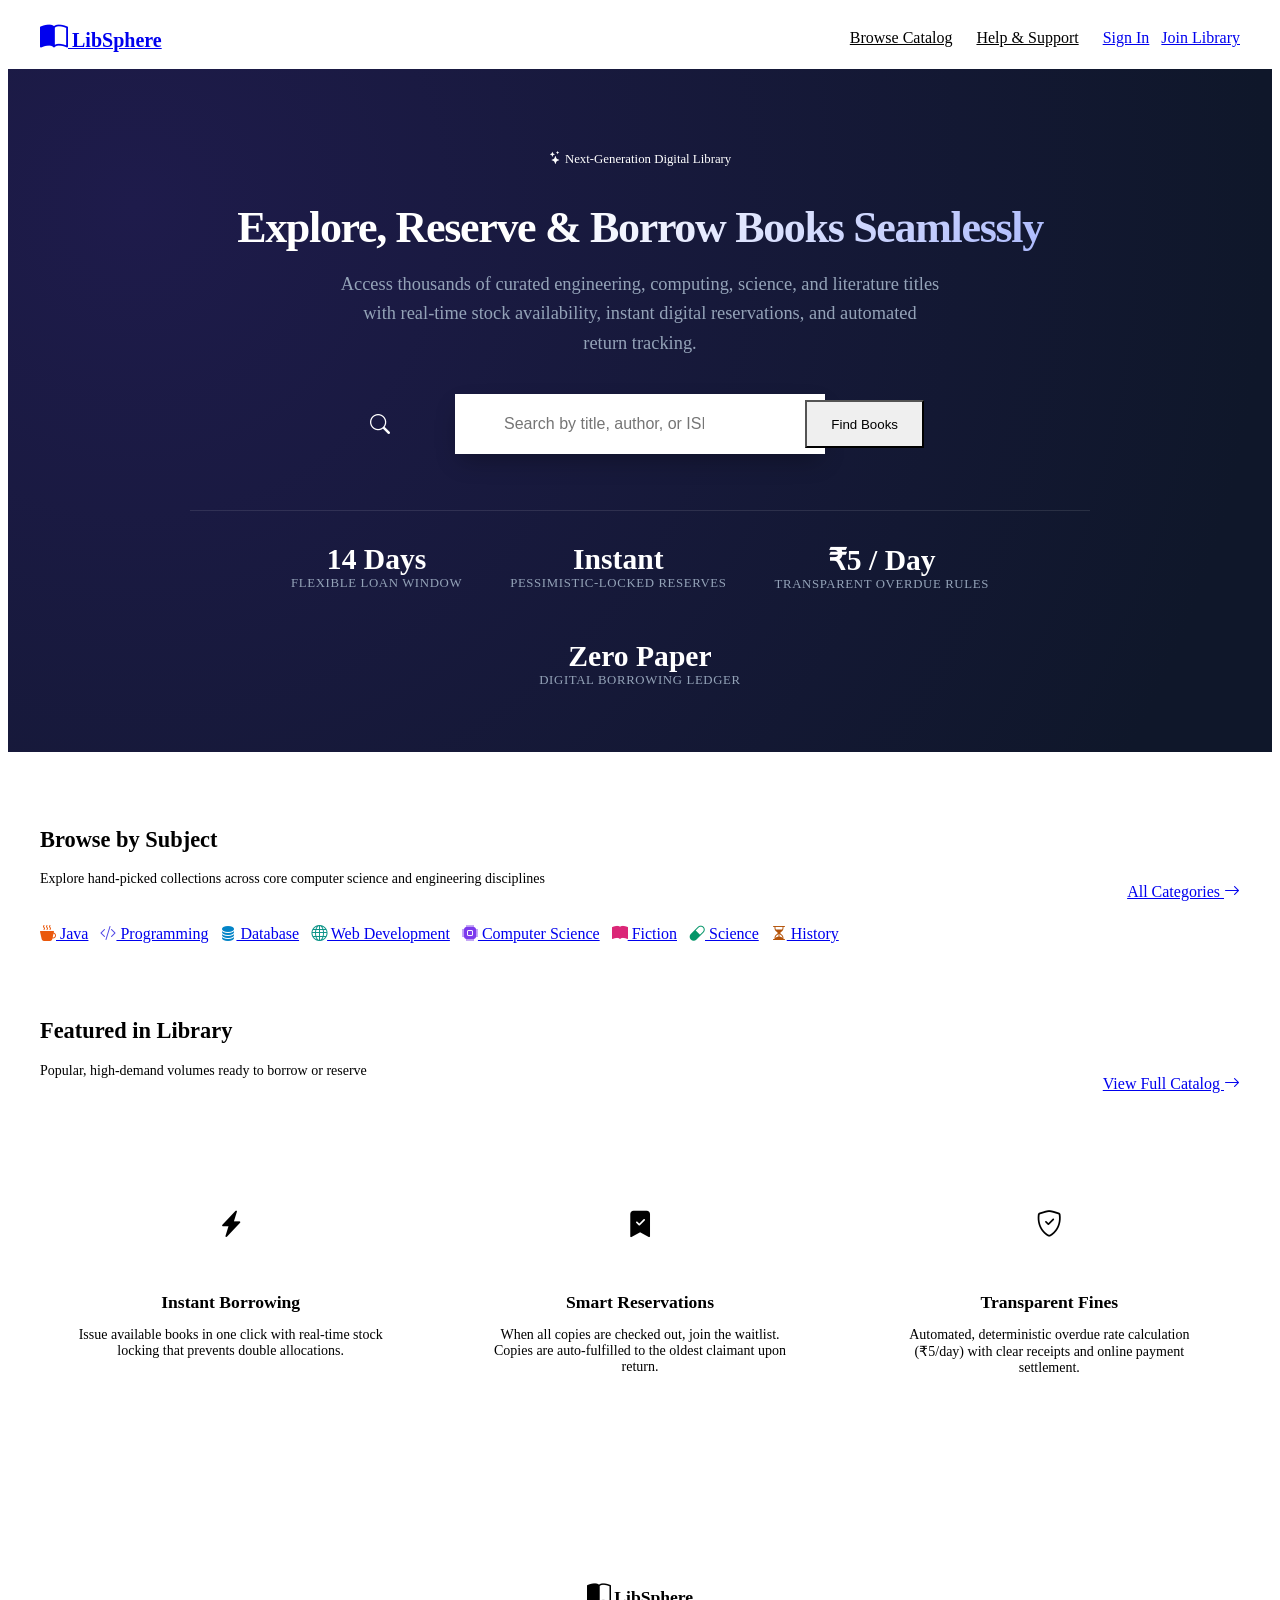
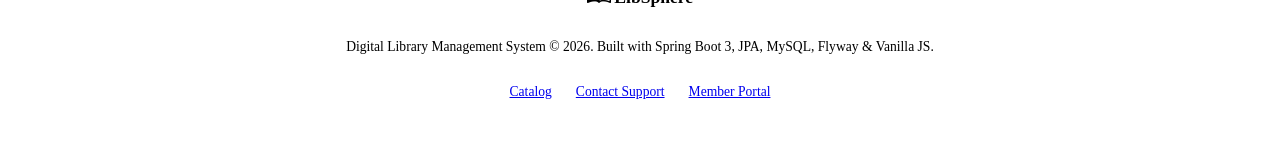
==== JavaDev-Task5-DigitalLibraryManagementSystem/src/main/resources/static/index.html @ e62ed7bc "Frontend added" ====
<!DOCTYPE html>
<html lang="en">
<head>
  <meta charset="UTF-8">
  <meta name="viewport" content="width=device-width, initial-scale=1.0">
  <title>LibSphere — Modern Digital Library Management System</title>
  <link rel="stylesheet" href="https://cdn.jsdelivr.net/npm/bootstrap-icons@1.11.3/font/bootstrap-icons.min.css">
  <link rel="stylesheet" href="/css/common.css">
  <style>
    .hero-section {
      background: radial-gradient(circle at 10% 20%, #1E1B4B 0%, #0F172A 90%);
      color: #FFFFFF;
      padding: 5rem 1.5rem 4rem 1.5rem;
      text-align: center;
      position: relative;
      overflow: hidden;
    }
    .hero-title {
      font-size: 2.75rem;
      font-weight: 800;
      letter-spacing: -0.03em;
      line-height: 1.15;
      margin-bottom: 1rem;
      background: linear-gradient(135deg, #FFFFFF 40%, #A5B4FC 100%);
      -webkit-background-clip: text;
      -webkit-text-fill-color: transparent;
    }
    .hero-subtitle {
      font-size: 1.15rem;
      color: #94A3B8;
      max-width: 600px;
      margin: 0 auto 2.25rem auto;
      line-height: 1.6;
    }
    .hero-search-box {
      max-width: 580px;
      margin: 0 auto;
      position: relative;
    }
    .hero-search-box input {
      height: 56px;
      border-radius: var(--radius-pill);
      padding-left: 3rem;
      padding-right: 7.5rem;
      font-size: 1rem;
      box-shadow: 0 10px 25px -5px rgba(0,0,0,0.3);
      border: 1px solid rgba(255,255,255,0.15);
      background: #FFFFFF;
      color: var(--color-primary);
    }
    .hero-search-box i {
      position: absolute;
      left: 1.25rem;
      top: 50%;
      transform: translateY(-50%);
      font-size: 1.25rem;
      color: var(--color-indigo);
    }
    .hero-search-box button {
      position: absolute;
      right: 6px;
      top: 6px;
      bottom: 6px;
      border-radius: var(--radius-pill);
      padding: 0 1.5rem;
    }
    .stats-bar {
      display: flex;
      justify-content: center;
      gap: 3rem;
      flex-wrap: wrap;
      margin-top: 3.5rem;
      padding-top: 2rem;
      border-top: 1px solid rgba(255,255,255,0.1);
    }
    .stat-item {
      text-align: center;
    }
    .stat-number {
      font-size: 1.85rem;
      font-weight: 800;
      color: #FFFFFF;
    }
    .stat-text {
      font-size: 0.8rem;
      color: #94A3B8;
      text-transform: uppercase;
      letter-spacing: 0.05em;
    }
    .feature-card {
      padding: 2rem;
      border-radius: var(--radius-card);
      background: #FFFFFF;
      border: 1px solid var(--color-border);
      text-align: center;
      transition: transform var(--transition-fast), box-shadow var(--transition-fast);
    }
    .feature-card:hover {
      transform: translateY(-4px);
      box-shadow: var(--shadow-hover);
    }
    .feature-icon {
      width: 58px;
      height: 58px;
      border-radius: 12px;
      display: inline-flex;
      align-items: center;
      justify-content: center;
      font-size: 1.65rem;
      margin-bottom: 1.25rem;
    }
  </style>
</head>
<body style="background: var(--color-bg);">

  <!-- Navbar -->
  <header style="background: #FFFFFF; border-bottom: 1px solid var(--color-border); position: sticky; top: 0; z-index: 100;">
    <div style="max-width: 1200px; margin: 0 auto; padding: 0.9rem 1.5rem; display: flex; align-items: center; justify-content: space-between;">
      <a href="/" class="auth-brand" style="margin-bottom: 0;">
        <i class="bi bi-book-half" style="color: var(--color-indigo); font-size: 1.75rem;"></i>
        <span style="font-weight: 800; font-size: 1.25rem; color: var(--color-primary);">LibSphere</span>
      </a>

      <nav style="display: flex; align-items: center; gap: 1.5rem;">
        <a href="/browse.html" style="font-weight: 500; color: var(--color-text-main);">Browse Catalog</a>
        <a href="/contact.html" style="font-weight: 500; color: var(--color-text-main);">Help & Support</a>
        <div id="nav-auth-slot" style="display: flex; gap: 0.75rem;">
          <a href="/login.html" class="btn btn-secondary btn-sm">Sign In</a>
          <a href="/register.html" class="btn btn-primary btn-sm">Join Library</a>
        </div>
      </nav>
    </div>
  </header>

  <!-- Hero Section -->
  <section class="hero-section">
    <div style="max-width: 900px; margin: 0 auto;">
      <span class="badge badge-primary" style="margin-bottom: 1rem; padding: 0.35rem 0.85rem; font-size: 0.8rem;">
        <i class="bi bi-stars"></i> Next-Generation Digital Library
      </span>
      <h1 class="hero-title">Explore, Reserve & Borrow Books Seamlessly</h1>
      <p class="hero-subtitle">
        Access thousands of curated engineering, computing, science, and literature titles with real-time stock availability, instant digital reservations, and automated return tracking.
      </p>

      <form id="hero-search-form" class="hero-search-box">
        <i class="bi bi-search"></i>
        <input type="text" id="hero-query" placeholder="Search by title, author, or ISBN (e.g. Java, Martin, 978)..." required>
        <button type="submit" class="btn btn-primary">Find Books</button>
      </form>

      <div class="stats-bar">
        <div class="stat-item">
          <div class="stat-number">14 Days</div>
          <div class="stat-text">Flexible Loan Window</div>
        </div>
        <div class="stat-item">
          <div class="stat-number">Instant</div>
          <div class="stat-text">Pessimistic-Locked Reserves</div>
        </div>
        <div class="stat-item">
          <div class="stat-number">₹5 / Day</div>
          <div class="stat-text">Transparent Overdue Rules</div>
        </div>
        <div class="stat-item">
          <div class="stat-number">Zero Paper</div>
          <div class="stat-text">Digital Borrowing Ledger</div>
        </div>
      </div>
    </div>
  </section>

  <!-- Main Content Container -->
  <main style="max-width: 1200px; margin: 0 auto; padding: 3.5rem 1.5rem;">

    <!-- Featured Categories -->
    <div style="margin-bottom: 3.5rem;">
      <div style="display: flex; justify-content: space-between; align-items: flex-end; margin-bottom: 1.5rem;">
        <div>
          <h2 style="font-size: 1.4rem; font-weight: 800; color: var(--color-primary);">Browse by Subject</h2>
          <p style="font-size: 0.875rem; color: var(--color-text-muted);">Explore hand-picked collections across core computer science and engineering disciplines</p>
        </div>
        <a href="/browse.html" class="btn btn-outline-primary btn-sm">All Categories <i class="bi bi-arrow-right"></i></a>
      </div>

      <div style="display: flex; gap: 0.75rem; flex-wrap: wrap;">
        <a href="/browse.html?category=Java" class="btn btn-secondary"><i class="bi bi-cup-hot-fill" style="color: #EA580C;"></i> Java</a>
        <a href="/browse.html?category=Programming" class="btn btn-secondary"><i class="bi bi-code-slash" style="color: #4F46E5;"></i> Programming</a>
        <a href="/browse.html?category=Database" class="btn btn-secondary"><i class="bi bi-database-fill" style="color: #0284C7;"></i> Database</a>
        <a href="/browse.html?category=Web Development" class="btn btn-secondary"><i class="bi bi-globe" style="color: #0D9488;"></i> Web Development</a>
        <a href="/browse.html?category=Computer Science" class="btn btn-secondary"><i class="bi bi-cpu-fill" style="color: #7C3AED;"></i> Computer Science</a>
        <a href="/browse.html?category=Fiction" class="btn btn-secondary"><i class="bi bi-book-fill" style="color: #DB2777;"></i> Fiction</a>
        <a href="/browse.html?category=Science" class="btn btn-secondary"><i class="bi bi-capsule" style="color: #059669;"></i> Science</a>
        <a href="/browse.html?category=History" class="btn btn-secondary"><i class="bi bi-hourglass-split" style="color: #B45309;"></i> History</a>
      </div>
    </div>

    <!-- Featured Books Section -->
    <div>
      <div style="display: flex; justify-content: space-between; align-items: flex-end; margin-bottom: 1.5rem;">
        <div>
          <h2 style="font-size: 1.4rem; font-weight: 800; color: var(--color-primary);">Featured in Library</h2>
          <p style="font-size: 0.875rem; color: var(--color-text-muted);">Popular, high-demand volumes ready to borrow or reserve</p>
        </div>
        <a href="/browse.html" class="btn btn-primary btn-sm">View Full Catalog <i class="bi bi-arrow-right"></i></a>
      </div>

      <div class="books-grid" id="featured-books-grid">
        <!-- Rendered via JavaScript -->
        <div class="card skeleton skeleton-card"></div>
        <div class="card skeleton skeleton-card"></div>
        <div class="card skeleton skeleton-card"></div>
      </div>
    </div>

    <!-- Features Grid -->
    <div style="margin-top: 4.5rem; display: grid; grid-template-columns: repeat(auto-fit, minmax(300px, 1fr)); gap: 1.75rem;">
      <div class="feature-card">
        <div class="feature-icon" style="background: var(--color-indigo-subtle); color: var(--color-indigo);">
          <i class="bi bi-lightning-charge-fill"></i>
        </div>
        <h3 style="font-size: 1.1rem; font-weight: 700; margin-bottom: 0.5rem; color: var(--color-primary);">Instant Borrowing</h3>
        <p style="font-size: 0.875rem; color: var(--color-text-muted);">Issue available books in one click with real-time stock locking that prevents double allocations.</p>
      </div>

      <div class="feature-card">
        <div class="feature-icon" style="background: var(--color-accent-subtle); color: var(--color-accent-violet);">
          <i class="bi bi-bookmark-check-fill"></i>
        </div>
        <h3 style="font-size: 1.1rem; font-weight: 700; margin-bottom: 0.5rem; color: var(--color-primary);">Smart Reservations</h3>
        <p style="font-size: 0.875rem; color: var(--color-text-muted);">When all copies are checked out, join the waitlist. Copies are auto-fulfilled to the oldest claimant upon return.</p>
      </div>

      <div class="feature-card">
        <div class="feature-icon" style="background: var(--color-success-bg); color: var(--color-success);">
          <i class="bi bi-shield-check"></i>
        </div>
        <h3 style="font-size: 1.1rem; font-weight: 700; margin-bottom: 0.5rem; color: var(--color-primary);">Transparent Fines</h3>
        <p style="font-size: 0.875rem; color: var(--color-text-muted);">Automated, deterministic overdue rate calculation (₹5/day) with clear receipts and online payment settlement.</p>
      </div>
    </div>

  </main>

  <!-- Footer -->
  <footer style="background: #FFFFFF; border-top: 1px solid var(--color-border); padding: 2.5rem 1.5rem; margin-top: 4rem; text-align: center; color: var(--color-text-muted); font-size: 0.85rem;">
    <div style="max-width: 1200px; margin: 0 auto; display: flex; flex-direction: column; align-items: center; gap: 1rem;">
      <div class="auth-brand" style="margin-bottom: 0;">
        <i class="bi bi-book-half" style="color: var(--color-indigo); font-size: 1.5rem;"></i>
        <span style="font-weight: 800; font-size: 1.1rem; color: var(--color-primary);">LibSphere</span>
      </div>
      <p>Digital Library Management System &copy; 2026. Built with Spring Boot 3, JPA, MySQL, Flyway &amp; Vanilla JS.</p>
      <div style="display: flex; gap: 1.5rem;">
        <a href="/browse.html">Catalog</a>
        <a href="/contact.html">Contact Support</a>
        <a href="/login.html">Member Portal</a>
      </div>
    </div>
  </footer>

  <script src="/js/common.js"></script>
  <script>
    // Search redirect
    document.getElementById('hero-search-form').addEventListener('submit', (e) => {
      e.preventDefault();
      const q = document.getElementById('hero-query').value.trim();
      if (q) {
        window.location.href = `/browse.html?query=${encodeURIComponent(q)}`;
      }
    });

    // Check auth status for navbar
    getCurrentUser().then(user => {
      const slot = document.getElementById('nav-auth-slot');
      if (user && slot) {
        slot.innerHTML = `
          <a href="/dashboard.html" class="btn btn-primary btn-sm">
            <i class="bi bi-grid-fill"></i> ${user.role === 'ROLE_ADMIN' ? 'Admin Dashboard' : 'My Dashboard'}
          </a>
        `;
      }
    });

    // Load featured books
    async function loadFeaturedBooks() {
      const grid = document.getElementById('featured-books-grid');
      try {
        const page = await apiFetch('/api/books?page=0&size=6&sortBy=totalQuantity&dir=desc');
        if (!page.content || page.content.length === 0) {
          grid.innerHTML = renderEmptyState('No books available', 'Check back later as new books are added.', 'bi-book');
          return;
        }

        grid.innerHTML = page.content.map(b => `
          <div class="card book-card">
            <div class="book-card-top">
              ${generateBookCover(b.title, b.category)}
              <div class="book-info">
                <div class="book-category-tag">${escapeHtml(b.category)}</div>
                <h3 class="book-title" title="${escapeHtml(b.title)}">${escapeHtml(b.title)}</h3>
                <p class="book-author">by ${escapeHtml(b.author)}</p>
                <div class="book-isbn">ISBN: ${escapeHtml(b.isbn)}</div>
                <div class="book-stock">
                  ${b.availableQuantity > 0
                    ? `<span class="badge badge-success"><i class="bi bi-check-circle"></i> ${b.availableQuantity} of ${b.totalQuantity} Available</span>`
                    : `<span class="badge badge-danger"><i class="bi bi-x-circle"></i> Out of Stock</span>`}
                </div>
              </div>
            </div>
            <div class="book-card-bottom">
              <a href="/browse.html?query=${encodeURIComponent(b.title)}" class="btn btn-outline-primary btn-sm" style="width: 100%;">
                <i class="bi bi-eye"></i> View in Catalog
              </a>
            </div>
          </div>
        `).join('');
      } catch (err) {
        grid.innerHTML = `<div style="grid-column: 1 / -1; padding: 2rem; text-align: center; color: var(--color-danger);">Failed to load books. Please ensure database is configured.</div>`;
      }
    }

    loadFeaturedBooks();
  </script>
</body>
</html>
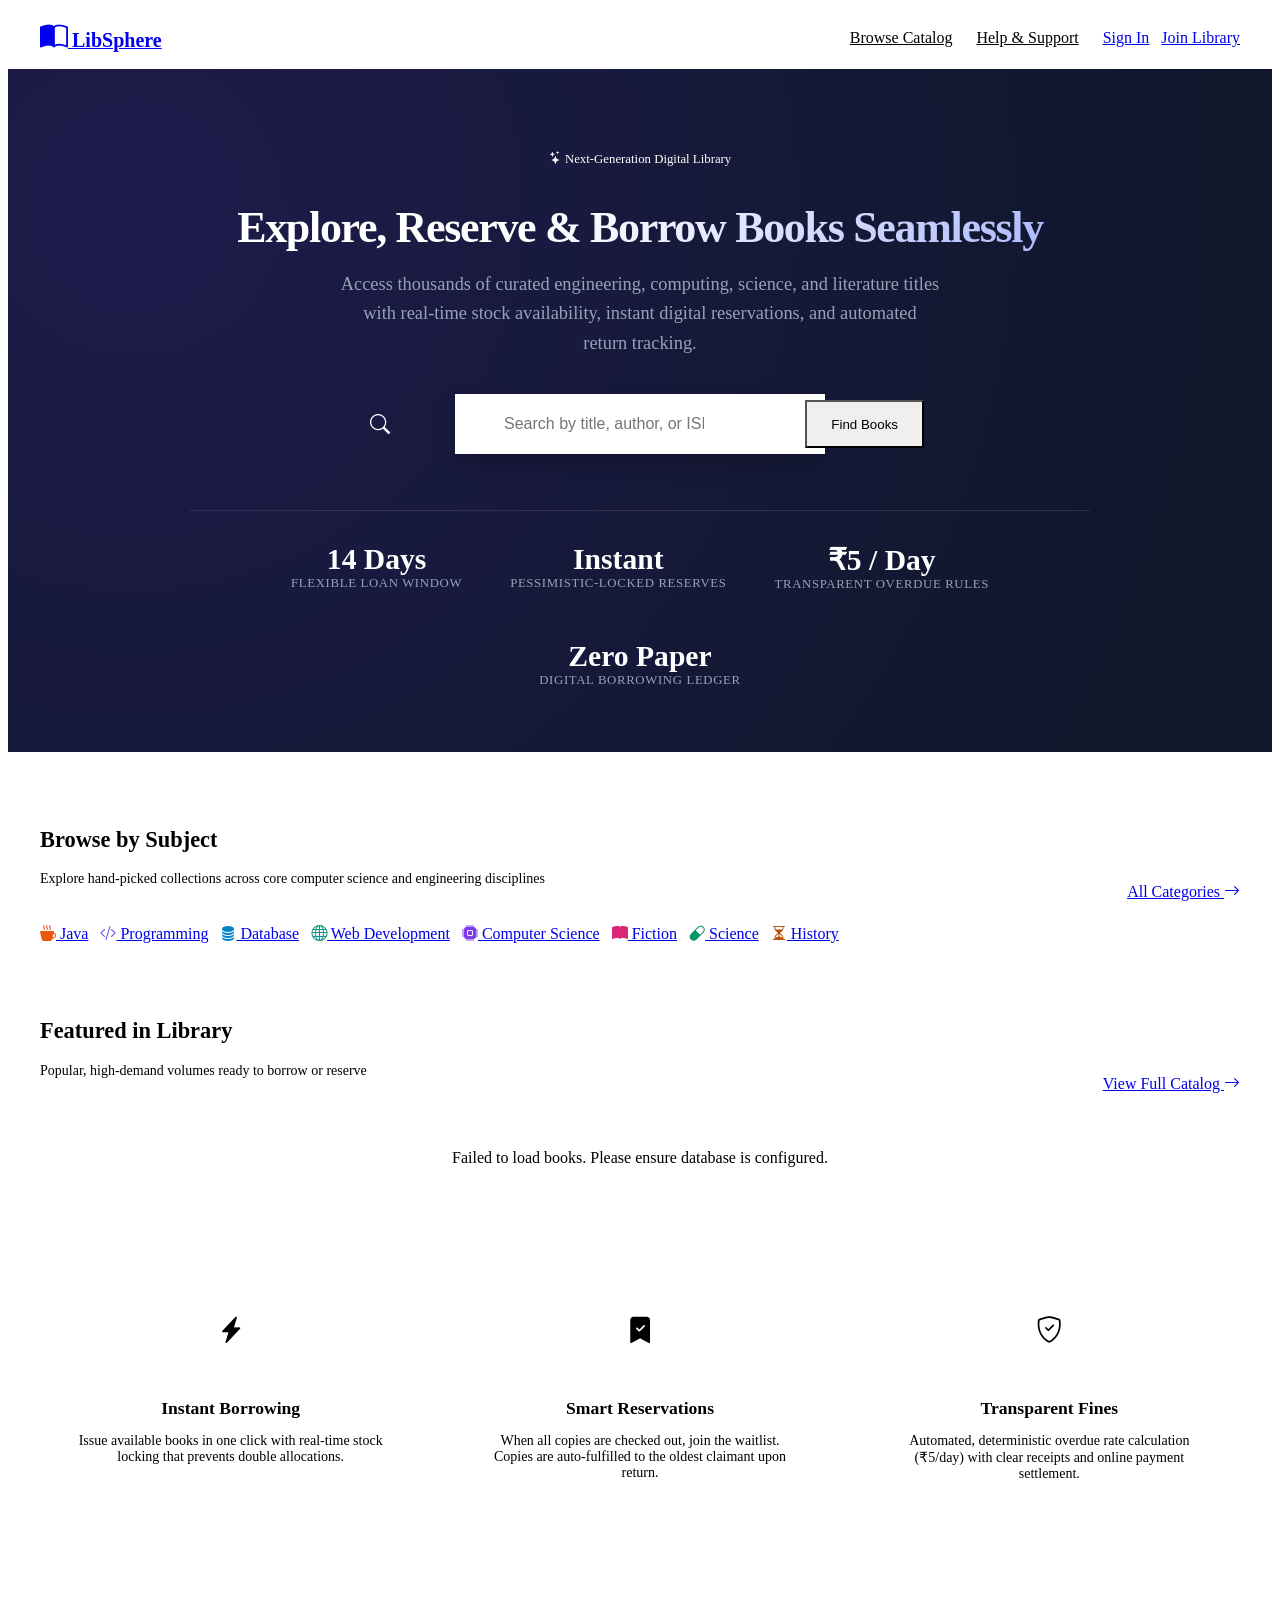
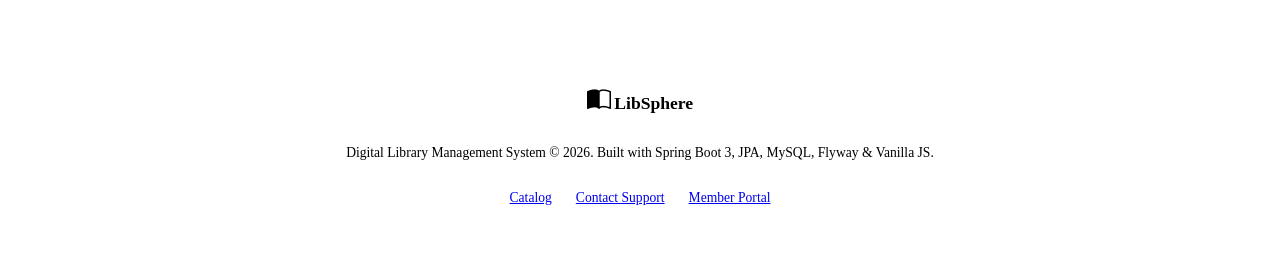
==== commit 640987d9: "Session error solved" ====
--- a/JavaDev-Task5-DigitalLibraryManagementSystem/src/main/resources/static/index.html
+++ b/JavaDev-Task5-DigitalLibraryManagementSystem/src/main/resources/static/index.html
@@ -269,17 +269,25 @@
       }
     });
 
-    // Check auth status for navbar
-    getCurrentUser().then(user => {
-      const slot = document.getElementById('nav-auth-slot');
-      if (user && slot) {
-        slot.innerHTML = `
-          <a href="/dashboard.html" class="btn btn-primary btn-sm">
-            <i class="bi bi-grid-fill"></i> ${user.role === 'ROLE_ADMIN' ? 'Admin Dashboard' : 'My Dashboard'}
-          </a>
-        `;
+    async function init() {
+      // Check auth status for navbar and await
+      try {
+        const user = await getCurrentUser();
+        const slot = document.getElementById('nav-auth-slot');
+        if (user && slot) {
+          slot.innerHTML = `
+            <a href="/dashboard.html" class="btn btn-primary btn-sm">
+              <i class="bi bi-grid-fill"></i> ${user.role === 'ROLE_ADMIN' ? 'Admin Dashboard' : 'My Dashboard'}
+            </a>
+          `;
+        }
+      } catch (err) {
+        // Guest user - maintain default public Sign In / Join Library buttons
       }
-    });
+
+      // Load and await featured books
+      await loadFeaturedBooks();
+    }
 
     // Load featured books
     async function loadFeaturedBooks() {
@@ -319,7 +327,7 @@
       }
     }
 
-    loadFeaturedBooks();
+    document.addEventListener('DOMContentLoaded', init);
   </script>
 </body>
 </html>
